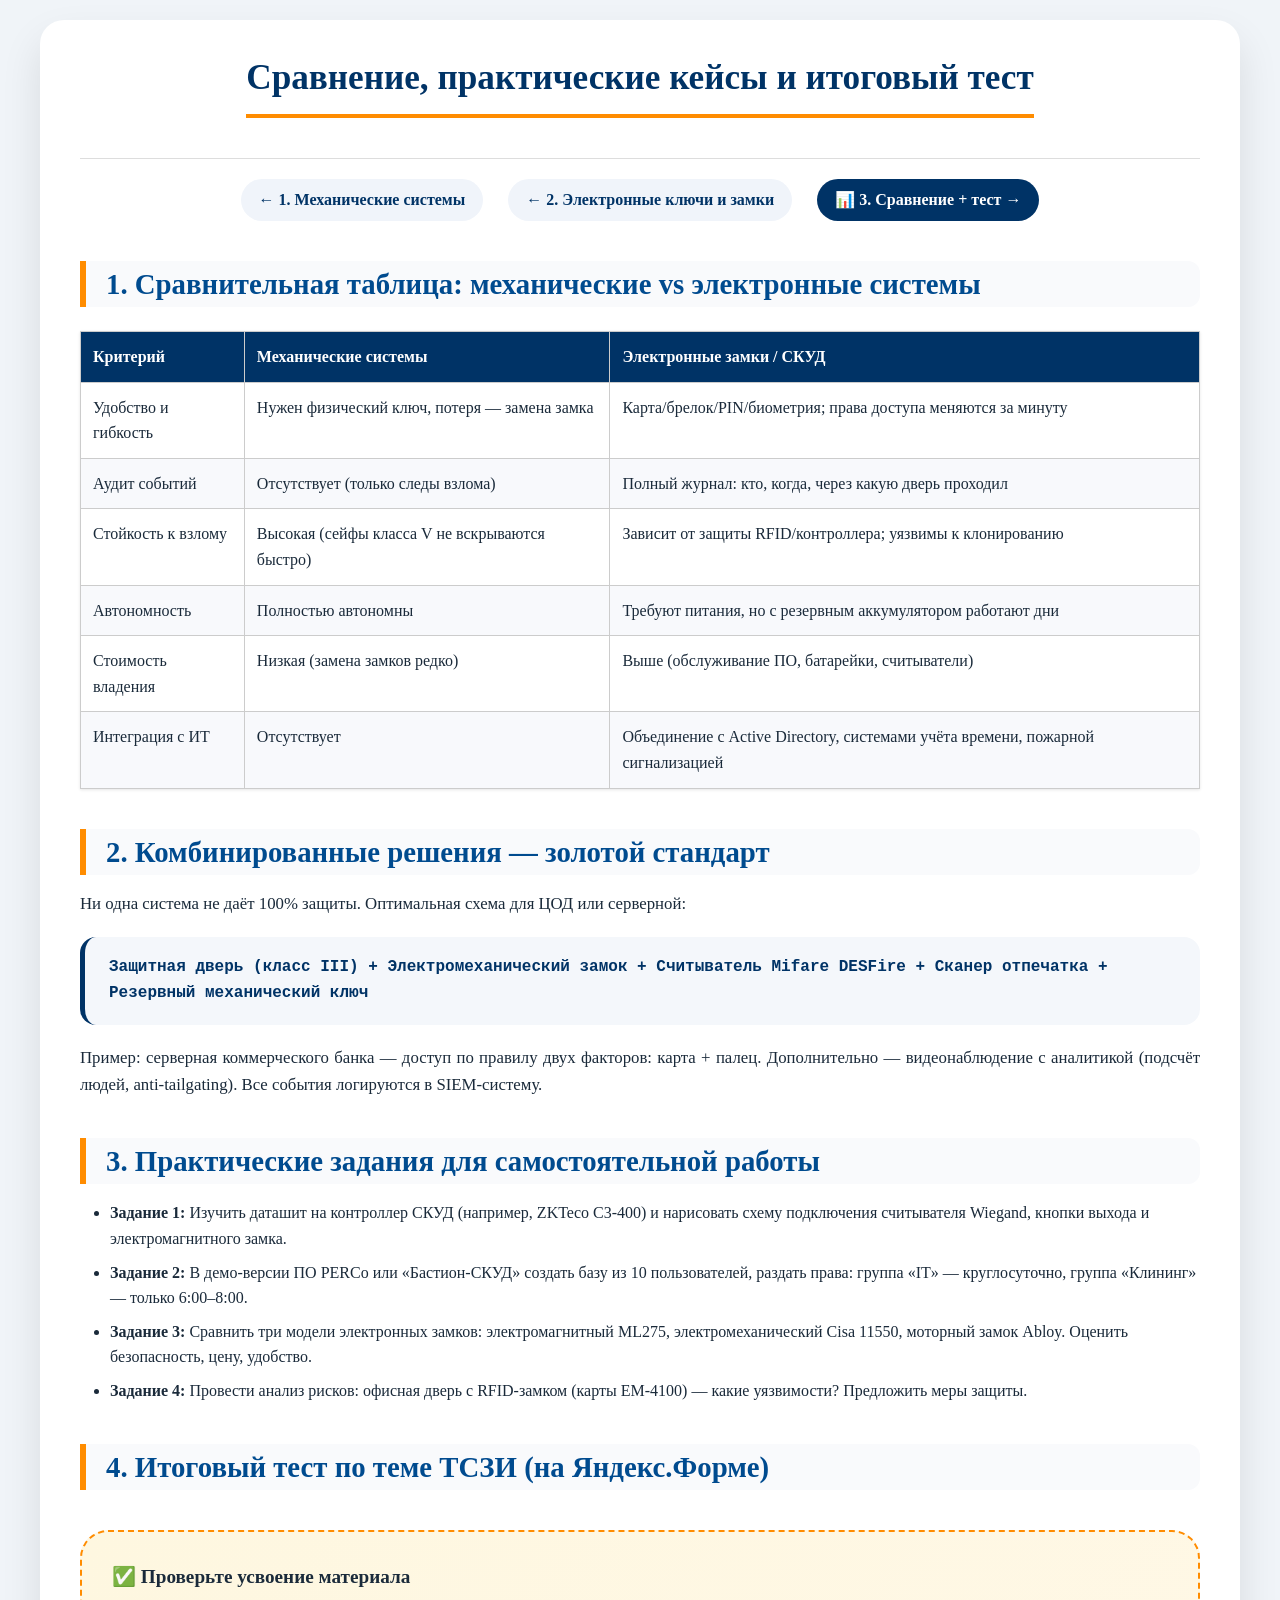
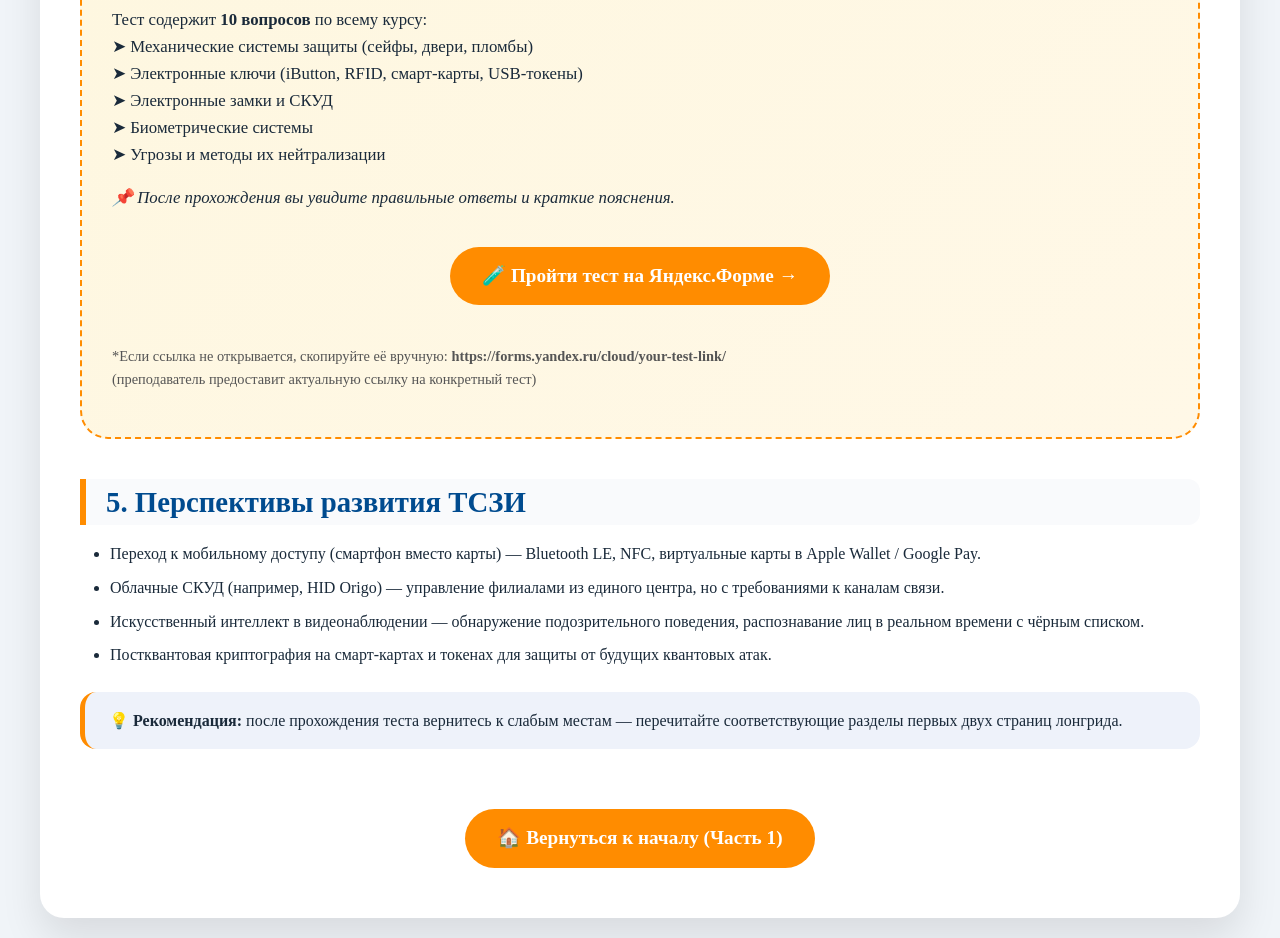
==== compare.html @ af1d18fc "Add files via upload" ====
<!doctype html>
<html lang="ru">
<head>
    <meta charset="UTF-8">
    <meta name="viewport" content="width=device-width, initial-scale=1.0">
    <title>ТСЗИ: Сравнение систем и тест в Яндекс.Форме</title>
    <link rel="stylesheet" href="style.css">
</head>
<body>
<div class="container">
    <div class="header">
        <h1>Сравнение, практические кейсы и итоговый тест</h1>
        <div class="nav-links">
            <a href="index.html">← 1. Механические системы</a>
            <a href="electronic.html">← 2. Электронные ключи и замки</a>
            <span class="current-page">📊 3. Сравнение + тест →</span>
        </div>
    </div>

    <h2>1. Сравнительная таблица: механические vs электронные системы</h2>
    <table>
        <thead><tr><th>Критерий</th><th>Механические системы</th><th>Электронные замки / СКУД</th></tr></thead>
        <tbody>
        <tr><td>Удобство и гибкость</td><td>Нужен физический ключ, потеря — замена замка</td><td>Карта/брелок/PIN/биометрия; права доступа меняются за минуту</td></tr>
        <tr><td>Аудит событий</td><td>Отсутствует (только следы взлома)</td><td>Полный журнал: кто, когда, через какую дверь проходил</td></tr>
        <tr><td>Стойкость к взлому</td><td>Высокая (сейфы класса V не вскрываются быстро)</td><td>Зависит от защиты RFID/контроллера; уязвимы к клонированию</td></tr>
        <tr><td>Автономность</td><td>Полностью автономны</td><td>Требуют питания, но с резервным аккумулятором работают дни</td></tr>
        <tr><td>Стоимость владения</td><td>Низкая (замена замков редко)</td><td>Выше (обслуживание ПО, батарейки, считыватели)</td></tr>
        <tr><td>Интеграция с ИТ</td><td>Отсутствует</td><td>Объединение с Active Directory, системами учёта времени, пожарной сигнализацией</td></tr>
        </tbody>
    </table>

    <h2>2. Комбинированные решения — золотой стандарт</h2>
    <p>Ни одна система не даёт 100% защиты. Оптимальная схема для ЦОД или серверной:</p>
    <div class="code-box">Защитная дверь (класс III) + Электромеханический замок + Считыватель Mifare DESFire + Сканер отпечатка + Резервный механический ключ</div>
    <p>Пример: серверная коммерческого банка — доступ по правилу двух факторов: карта + палец. Дополнительно — видеонаблюдение с аналитикой (подсчёт людей, anti‑tailgating). Все события логируются в SIEM-систему.</p>

    <h2>3. Практические задания для самостоятельной работы</h2>
    <ul>
        <li><strong>Задание 1:</strong> Изучить даташит на контроллер СКУД (например, ZKTeco C3-400) и нарисовать схему подключения считывателя Wiegand, кнопки выхода и электромагнитного замка.</li>
        <li><strong>Задание 2:</strong> В демо-версии ПО PERCo или «Бастион-СКУД» создать базу из 10 пользователей, раздать права: группа «IT» — круглосуточно, группа «Клининг» — только 6:00–8:00.</li>
        <li><strong>Задание 3:</strong> Сравнить три модели электронных замков: электромагнитный ML275, электромеханический Cisa 11550, моторный замок Abloy. Оценить безопасность, цену, удобство.</li>
        <li><strong>Задание 4:</strong> Провести анализ рисков: офисная дверь с RFID-замком (карты EM-4100) — какие уязвимости? Предложить меры защиты.</li>
    </ul>

    <h2>4. Итоговый тест по теме ТСЗИ (на Яндекс.Форме)</h2>
    <div class="test-container">
        <p style="font-size: 1.2rem; margin-bottom: 15px">
            <strong>✅ Проверьте усвоение материала</strong>
        </p>
        <p>
            Тест содержит <strong>10 вопросов</strong> по всему курсу:<br>
            ➤ Механические системы защиты (сейфы, двери, пломбы)<br>
            ➤ Электронные ключи (iButton, RFID, смарт-карты, USB-токены)<br>
            ➤ Электронные замки и СКУД<br>
            ➤ Биометрические системы<br>
            ➤ Угрозы и методы их нейтрализации
        </p>
        <p style="margin: 15px 0; font-style: italic;">
            📌 После прохождения вы увидите правильные ответы и краткие пояснения.
        </p>
        <a href="https://forms.yandex.ru/cloud/your-test-link/" class="test-button" target="_blank">
            🧪 Пройти тест на Яндекс.Форме →
        </a>
        <p style="margin-top: 20px; font-size: 0.9rem; color: #555;">
            *Если ссылка не открывается, скопируйте её вручную: <strong>https://forms.yandex.ru/cloud/your-test-link/</strong><br>
            (преподаватель предоставит актуальную ссылку на конкретный тест)
        </p>
    </div>

    <h2>5. Перспективы развития ТСЗИ</h2>
    <ul>
        <li>Переход к мобильному доступу (смартфон вместо карты) — Bluetooth LE, NFC, виртуальные карты в Apple Wallet / Google Pay.</li>
        <li>Облачные СКУД (например, HID Origo) — управление филиалами из единого центра, но с требованиями к каналам связи.</li>
        <li>Искусственный интеллект в видеонаблюдении — обнаружение подозрительного поведения, распознавание лиц в реальном времени с чёрным списком.</li>
        <li>Постквантовая криптография на смарт-картах и токенах для защиты от будущих квантовых атак.</li>
    </ul>
    <div class="info-box">
        💡 <strong>Рекомендация:</strong> после прохождения теста вернитесь к слабым местам — перечитайте соответствующие разделы первых двух страниц лонгрида.
    </div>

    <div class="footer-nav">
        <a href="index.html" class="next-button">🏠 Вернуться к началу (Часть 1)</a>
    </div>
</div>
</body>
</html>
---- style.css ----
* {
    margin: 0;
    padding: 0;
    box-sizing: border-box;
}

body {
    font-family: 'Times New Roman', Georgia, serif;
    background-color: #f0f4f8;
    color: #1a2a3a;
    line-height: 1.6;
    padding: 20px;
}

.container {
    max-width: 1200px;
    margin: 0 auto;
    background: white;
    border-radius: 24px;
    box-shadow: 0 20px 40px rgba(0, 0, 0, 0.1);
    overflow: hidden;
    padding: 30px 40px;
}

h1 {
    font-size: 2.2rem;
    text-align: center;
    color: #003366;
    border-bottom: 4px solid #ff8c00;
    display: inline-block;
    width: auto;
    margin: 0 auto 20px;
    padding-bottom: 8px;
}

.header {
    text-align: center;
    margin-bottom: 40px;
}

.nav-links {
    margin: 20px 0 10px;
    display: flex;
    justify-content: center;
    gap: 25px;
    flex-wrap: wrap;
    border-top: 1px solid #ddd;
    padding-top: 20px;
}

.nav-links a {
    background: #f0f4fa;
    padding: 8px 18px;
    border-radius: 30px;
    font-weight: bold;
    text-decoration: none;
    color: #003366;
    transition: 0.2s;
}

.nav-links a:hover {
    background: #ff8c00;
    color: white;
}

.current-page {
    background: #003366;
    color: white;
    padding: 8px 18px;
    border-radius: 30px;
    font-weight: bold;
}

h2 {
    font-size: 1.8rem;
    margin-top: 40px;
    margin-bottom: 16px;
    color: #004b8f;
    border-left: 6px solid #ff8c00;
    padding-left: 20px;
    background-color: #f9fafc;
    border-radius: 0 12px 12px 0;
}

h3 {
    font-size: 1.4rem;
    margin-top: 25px;
    margin-bottom: 10px;
    color: #005a9c;
    border-bottom: 2px solid #e8edf5;
    padding-bottom: 6px;
}

p {
    margin-bottom: 16px;
    font-size: 1.05rem;
    text-align: justify;
}

ul, ol {
    margin-left: 30px;
    margin-bottom: 20px;
}

li {
    margin-bottom: 8px;
}

.info-box {
    background: #eef2fa;
    border-left: 5px solid #ff8c00;
    padding: 16px 24px;
    margin: 24px 0;
    border-radius: 16px;
}

.warning-box {
    background: #fff0f0;
    border-left: 5px solid #cc0000;
    padding: 16px 24px;
    margin: 24px 0;
    border-radius: 16px;
}

table {
    width: 100%;
    border-collapse: collapse;
    margin: 24px 0;
    background: #fff;
    box-shadow: 0 1px 3px rgba(0, 0, 0, 0.1);
}

th, td {
    border: 1px solid #ccc;
    padding: 12px;
    text-align: left;
    vertical-align: top;
}

th {
    background-color: #003366;
    color: white;
    font-weight: 600;
}

tr:nth-child(even) {
    background-color: #f8f9fc;
}

img {
    max-width: 100%;
    border-radius: 20px;
    margin: 20px 0;
    display: block;
    box-shadow: 0 6px 14px rgba(0, 0, 0, 0.1);
}

.video-placeholder {
    background: linear-gradient(135deg, #1e2a3a, #2c3e50);
    color: white;
    text-align: center;
    padding: 40px 20px;
    border-radius: 24px;
    margin: 24px 0;
    font-weight: bold;
}

a {
    color: #ff8c00;
    text-decoration: none;
    font-weight: bold;
}

a:hover {
    text-decoration: underline;
    color: #cc7000;
}

.test-button, .next-button {
    display: inline-block;
    background-color: #ff8c00;
    color: white;
    text-decoration: none;
    padding: 14px 32px;
    font-size: 1.2rem;
    font-weight: bold;
    border-radius: 50px;
    margin: 20px 0;
    transition: 0.2s;
    text-align: center;
}

.test-button:hover, .next-button:hover {
    background-color: #e07c00;
    transform: scale(1.02);
    text-decoration: none;
}

.test-container {
    text-align: center;
    background: linear-gradient(135deg, #fef7e0, #fff8e7);
    padding: 30px;
    border-radius: 28px;
    margin: 40px 0;
    border: 2px dashed #ff8c00;
}

.footer-nav {
    text-align: center;
    margin-top: 40px;
}

footer {
    margin-top: 50px;
    text-align: center;
    font-size: 0.85rem;
    color: #6c7a89;
    border-top: 1px solid #ddd;
    padding-top: 25px;
}

.code-box {
    background: #f4f7fb;
    border-left: 5px solid #003366;
    padding: 18px 24px;
    margin: 20px 0;
    border-radius: 16px;
    font-family: Consolas, monospace;
    font-size: 1rem;
    overflow-x: auto;
    font-weight: bold;
    color: #003366;
}

@media (max-width: 700px) {
    .container {
        padding: 18px;
    }
    h1 {
        font-size: 1.7rem;
    }
    h2 {
        font-size: 1.4rem;
    }
    th, td {
        padding: 8px;
        font-size: 0.9rem;
    }
    .nav-links {
        flex-direction: column;
        align-items: center;
        gap: 10px;
    }
}
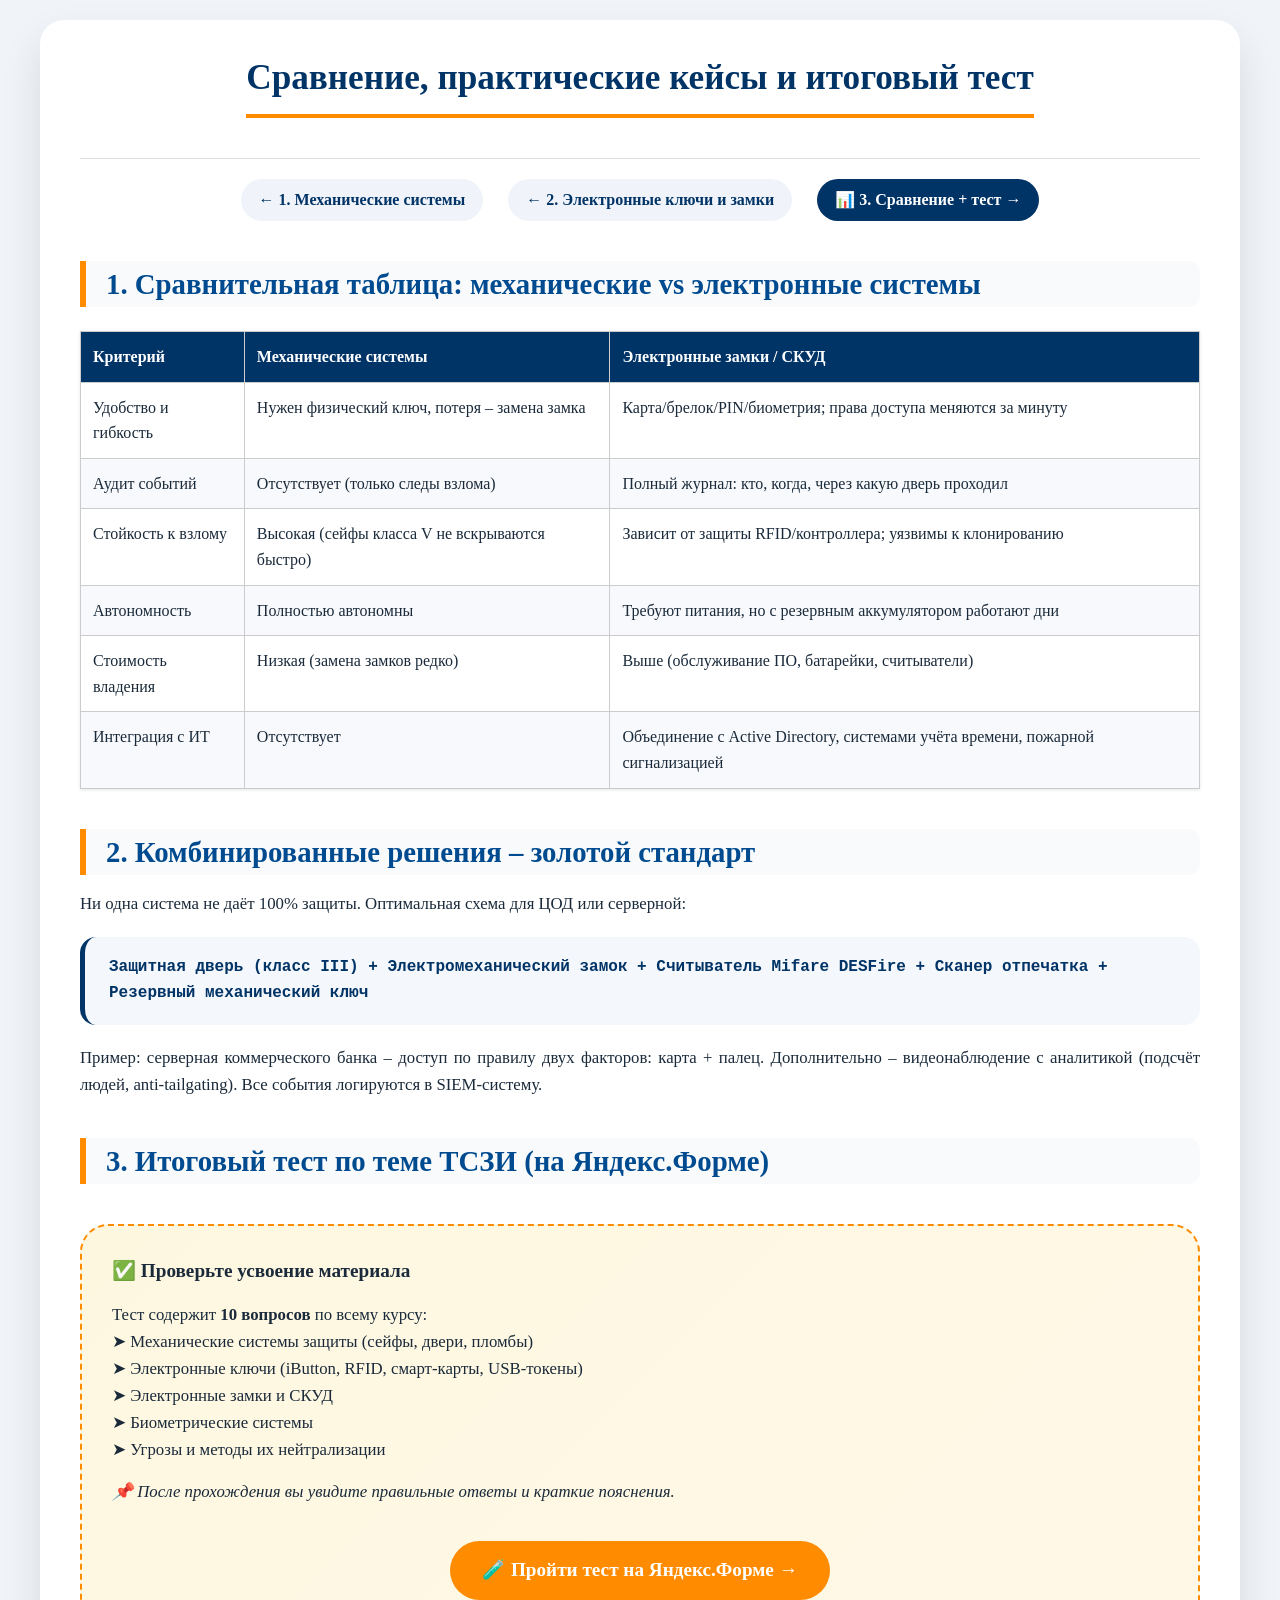
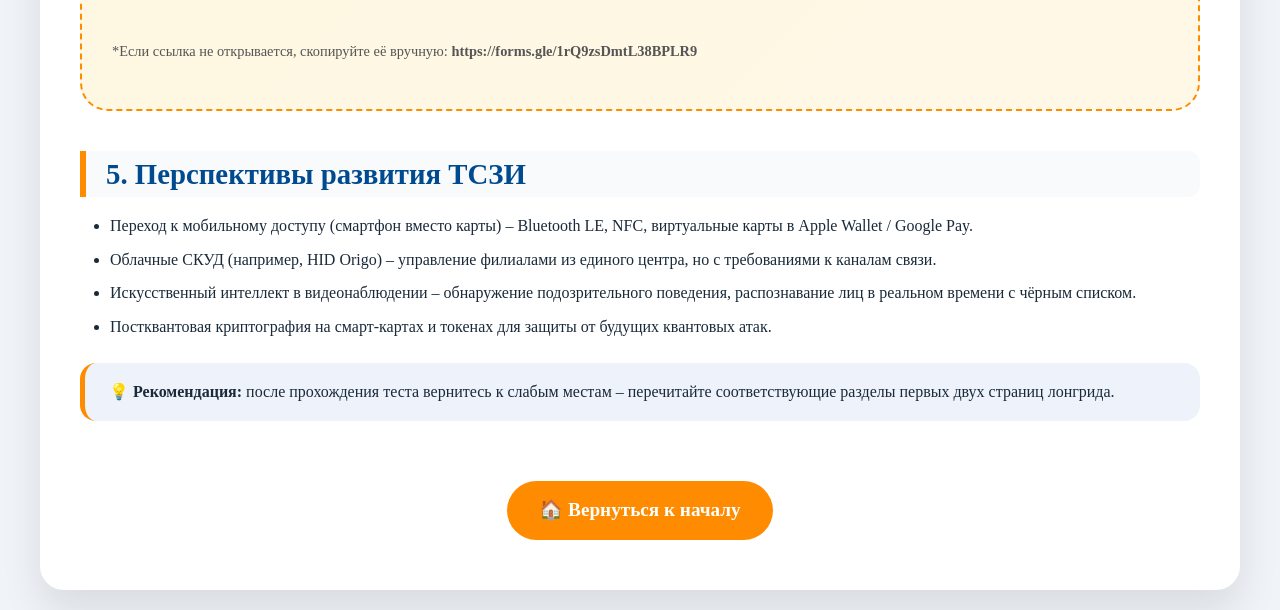
==== commit f13135f9: "Add files via upload" ====
--- a/compare.html
+++ b/compare.html
@@ -21,7 +21,7 @@
     <table>
         <thead><tr><th>Критерий</th><th>Механические системы</th><th>Электронные замки / СКУД</th></tr></thead>
         <tbody>
-        <tr><td>Удобство и гибкость</td><td>Нужен физический ключ, потеря — замена замка</td><td>Карта/брелок/PIN/биометрия; права доступа меняются за минуту</td></tr>
+        <tr><td>Удобство и гибкость</td><td>Нужен физический ключ, потеря – замена замка</td><td>Карта/брелок/PIN/биометрия; права доступа меняются за минуту</td></tr>
         <tr><td>Аудит событий</td><td>Отсутствует (только следы взлома)</td><td>Полный журнал: кто, когда, через какую дверь проходил</td></tr>
         <tr><td>Стойкость к взлому</td><td>Высокая (сейфы класса V не вскрываются быстро)</td><td>Зависит от защиты RFID/контроллера; уязвимы к клонированию</td></tr>
         <tr><td>Автономность</td><td>Полностью автономны</td><td>Требуют питания, но с резервным аккумулятором работают дни</td></tr>
@@ -30,20 +30,12 @@
         </tbody>
     </table>
 
-    <h2>2. Комбинированные решения — золотой стандарт</h2>
+    <h2>2. Комбинированные решения – золотой стандарт</h2>
     <p>Ни одна система не даёт 100% защиты. Оптимальная схема для ЦОД или серверной:</p>
     <div class="code-box">Защитная дверь (класс III) + Электромеханический замок + Считыватель Mifare DESFire + Сканер отпечатка + Резервный механический ключ</div>
-    <p>Пример: серверная коммерческого банка — доступ по правилу двух факторов: карта + палец. Дополнительно — видеонаблюдение с аналитикой (подсчёт людей, anti‑tailgating). Все события логируются в SIEM-систему.</p>
+    <p>Пример: серверная коммерческого банка – доступ по правилу двух факторов: карта + палец. Дополнительно – видеонаблюдение с аналитикой (подсчёт людей, anti‑tailgating). Все события логируются в SIEM-систему.</p>
 
-    <h2>3. Практические задания для самостоятельной работы</h2>
-    <ul>
-        <li><strong>Задание 1:</strong> Изучить даташит на контроллер СКУД (например, ZKTeco C3-400) и нарисовать схему подключения считывателя Wiegand, кнопки выхода и электромагнитного замка.</li>
-        <li><strong>Задание 2:</strong> В демо-версии ПО PERCo или «Бастион-СКУД» создать базу из 10 пользователей, раздать права: группа «IT» — круглосуточно, группа «Клининг» — только 6:00–8:00.</li>
-        <li><strong>Задание 3:</strong> Сравнить три модели электронных замков: электромагнитный ML275, электромеханический Cisa 11550, моторный замок Abloy. Оценить безопасность, цену, удобство.</li>
-        <li><strong>Задание 4:</strong> Провести анализ рисков: офисная дверь с RFID-замком (карты EM-4100) — какие уязвимости? Предложить меры защиты.</li>
-    </ul>
-
-    <h2>4. Итоговый тест по теме ТСЗИ (на Яндекс.Форме)</h2>
+    <h2>3. Итоговый тест по теме ТСЗИ (на Яндекс.Форме)</h2>
     <div class="test-container">
         <p style="font-size: 1.2rem; margin-bottom: 15px">
             <strong>✅ Проверьте усвоение материала</strong>
@@ -59,28 +51,27 @@
         <p style="margin: 15px 0; font-style: italic;">
             📌 После прохождения вы увидите правильные ответы и краткие пояснения.
         </p>
-        <a href="https://forms.yandex.ru/cloud/your-test-link/" class="test-button" target="_blank">
+        <a href="https://forms.gle/1rQ9zsDmtL38BPLR9" class="test-button" target="_blank">
             🧪 Пройти тест на Яндекс.Форме →
         </a>
         <p style="margin-top: 20px; font-size: 0.9rem; color: #555;">
-            *Если ссылка не открывается, скопируйте её вручную: <strong>https://forms.yandex.ru/cloud/your-test-link/</strong><br>
-            (преподаватель предоставит актуальную ссылку на конкретный тест)
+            *Если ссылка не открывается, скопируйте её вручную: <strong>https://forms.gle/1rQ9zsDmtL38BPLR9</strong>
         </p>
     </div>
 
     <h2>5. Перспективы развития ТСЗИ</h2>
     <ul>
-        <li>Переход к мобильному доступу (смартфон вместо карты) — Bluetooth LE, NFC, виртуальные карты в Apple Wallet / Google Pay.</li>
-        <li>Облачные СКУД (например, HID Origo) — управление филиалами из единого центра, но с требованиями к каналам связи.</li>
-        <li>Искусственный интеллект в видеонаблюдении — обнаружение подозрительного поведения, распознавание лиц в реальном времени с чёрным списком.</li>
+        <li>Переход к мобильному доступу (смартфон вместо карты) – Bluetooth LE, NFC, виртуальные карты в Apple Wallet / Google Pay.</li>
+        <li>Облачные СКУД (например, HID Origo) – управление филиалами из единого центра, но с требованиями к каналам связи.</li>
+        <li>Искусственный интеллект в видеонаблюдении – обнаружение подозрительного поведения, распознавание лиц в реальном времени с чёрным списком.</li>
         <li>Постквантовая криптография на смарт-картах и токенах для защиты от будущих квантовых атак.</li>
     </ul>
     <div class="info-box">
-        💡 <strong>Рекомендация:</strong> после прохождения теста вернитесь к слабым местам — перечитайте соответствующие разделы первых двух страниц лонгрида.
+        💡 <strong>Рекомендация:</strong> после прохождения теста вернитесь к слабым местам – перечитайте соответствующие разделы первых двух страниц лонгрида.
     </div>
 
     <div class="footer-nav">
-        <a href="index.html" class="next-button">🏠 Вернуться к началу (Часть 1)</a>
+        <a href="index.html" class="next-button">🏠 Вернуться к началу</a>
     </div>
 </div>
 </body>
